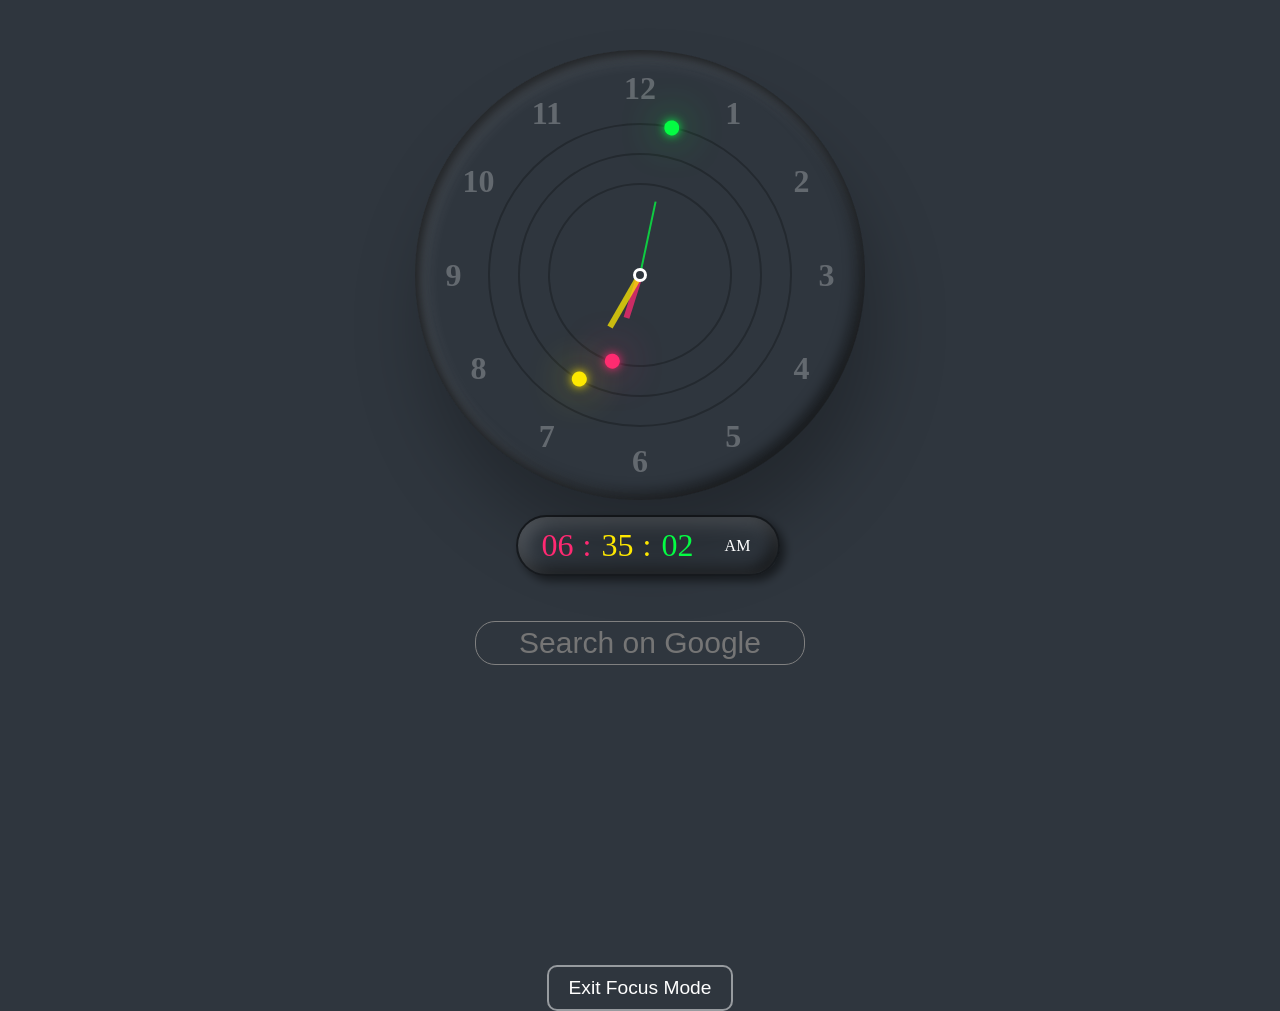
==== focusmode/index.html @ 2de48c38 "Initial commit" ====
<!DOCTYPE html>
<html lang="en">
  <head>
    <meta charset="UTF-8" />
    <meta name="viewport" content="width=device-width, initial-scale=1.0" />
    <title>Focus mode</title>
    <link rel="stylesheet" href="assets/css/styles.css" />
  </head>
  <body>
    <div class="container">
      <div class="clock-container">
        <div class="clock">
          <div class="circle" id="sc" style="--clr: #04fc43"><i></i></div>
          <div class="circle circle2" id="mn" style="--clr: #fee800">
            <i></i>
          </div>
          <div class="circle circle3" id="hr" style="--clr: #ff2972">
            <i></i>
          </div>

          <span style="--i: 1"><b>1</b></span>
          <span style="--i: 2"><b>2</b></span>
          <span style="--i: 3"><b>3</b></span>
          <span style="--i: 4"><b>4</b></span>
          <span style="--i: 5"><b>5</b></span>
          <span style="--i: 6"><b>6</b></span>
          <span style="--i: 7"><b>7</b></span>
          <span style="--i: 8"><b>8</b></span>
          <span style="--i: 9"><b>9</b></span>
          <span style="--i: 10"><b>10</b></span>
          <span style="--i: 11"><b>11</b></span>
          <span style="--i: 12"><b>12</b></span>
        </div>
        <div id="time">
          <div id="hours" style="--clr: #ff2972">00</div>
          <div id="minutes" style="--clr: #fee800">00</div>
          <div id="seconds" style="--clr: #04fc43">00</div>
          <div id="ampm">AM</div>
        </div>
      </div>
      <div id="searchdiv">
        <form id="searchform">
          <input
            type="text"
            id="searchinput"
            placeholder="Search on Google"
            autocomplete="off"
          />
        </form>
      </div>
      <button id="exitFocusModeBtn">Exit Focus Mode</button>
    </div>

    <script src="/script/focus/off.js"></script>
    <script src="/script/focus/focus.js"></script>
    <script src="assets/js/main.js"></script>
  </body>
</html>
---- focusmode/assets/css/styles.css ----
body {
  width: 100%;
  height: 100%;
  margin: 0;
  padding: 0;
  position: relative;
  background: #2f363e;
  display: flex;
  justify-content: center;
  align-items: center;
  flex-direction: column;
  gap: 20px;
}

.container {
  display: flex;
  flex-direction: column;
  align-items: center;
  gap: 100px;
}

.clock-container {
  display: flex;
  flex-direction: column;
  align-items: center;
  margin-bottom: 20px;
}

.clock {
  margin-top: 50px;
  position: relative;
  width: 450px;
  height: 450px;
  background: #2f363e;
  border-radius: 50%;
  box-shadow: 10px 50px 70px rgba(0, 0, 0, 0.25),
    inset 5px 5px 10px rgba(0, 0, 0, 0.5),
    inset 5px 5px 20px rgba(255, 255, 255, 0.2),
    inset -5px -5px 15px rgba(0, 0, 0, 0.75);
  display: flex;
  justify-content: center;
  align-items: center;
}

.clock::before {
  content: "";
  position: absolute;
  width: 8px;
  height: 8px;
  background: #2f363e;
  border: 3px solid #fff;
  border-radius: 50%;
  z-index: 100000;
}

.clock span {
  position: absolute;
  inset: 20px;
  color: #fff;
  text-align: center;
  transform: rotate(calc(30deg * var(--i)));
}

.clock span b {
  font-size: 2em;
  opacity: 0.25;
  font-weight: 600;
  display: inline-block;
  transform: rotate(calc(-30deg * var(--i)));
}

.circle {
  position: absolute;
  width: 300px;
  height: 300px;
  border: 2px solid rgba(0, 0, 0, 0.25);
  border-radius: 50%;
  display: flex;
  justify-content: center;
  align-items: flex-start;
  z-index: 10;
}

.circle i {
  position: absolute;
  width: 6px;
  height: 50%;
  background: var(--clr);
  opacity: 0.75;
  transform-origin: bottom;
  transform: scaleY(0.5);
}

.circle:nth-child(1) i {
  width: 2px;
}

.circle:nth-child(2) i {
  width: 6px;
}

.circle2 {
  width: 240px;
  height: 240px;
  z-index: 9;
}

.circle3 {
  width: 180px;
  height: 180px;
  z-index: 8;
}

.circle::before {
  content: "";
  position: absolute;
  top: -8.5px;
  width: 15px;
  height: 15px;
  border-radius: 50%;
  background: var(--clr);
  box-shadow: 0 0 10px var(--clr), 0 0 40px var(--clr);
}

#time {
  margin-bottom: -80px;
  display: flex;
  transform: translateY(15px);
  padding: 10px 10px;
  font-size: 2em;
  font-weight: 600;
  border: 2px solid rgba(0, 0, 0, 0.5);
  border-radius: 40px;
  box-shadow: 5px 5px 10px rgba(0, 0, 0, 0.5),
    inset 5px 5px 20px rgba(255, 255, 255, 0.2),
    inset -5px -5px 15px rgba(0, 0, 0, 0.75);
  margin-left: 15px;
}

#time div {
  position: relative;
  width: 60px;
  text-align: center;
  font-weight: 500;
  color: var(--clr);
}

#time div:nth-child(1)::after,
#time div:nth-child(2)::after {
  content: ":";
  position: absolute;
  right: -4px;
}

#time div:last-child {
  font-size: 0.5em;
  display: flex;
  justify-content: center;
  align-items: center;
  color: #fff;
}

#time div:nth-child(2)::after {
  animation: animate 1s steps(1) infinite;
}

@keyframes animate {
  0% {
    opacity: 1;
  }

  50% {
    opacity: 0;
  }
}

#searchdiv {
  margin-top: 100px;
  display: flex;
  justify-content: center;
  align-items: center;
  margin-top: 20px;
  width: 80%;
}

#searchform {
  display: flex;
  justify-content: center;
  align-items: center;
  width: 100%;
  height: 100%;
}

#searchinput {
  border: 1px solid gray;
  border-radius: 20px;
  width: 90%;
  max-width: 1000px;
  height: 5vh;
  max-height: 40px;
  text-align: center;
  font-size: 30px;
  color: gray;
  background-color: #2f363e;
}
#searchinput:focus {
  outline: none;
}

#exitFocusModeBtn {
  margin-top: 200px;
  padding: 10px 20px;
  font-size: 1.2em;
  background-color: #2f363e;
  color: #fff;
  border: 2px solid rgba(255, 255, 255, 0.5);
  border-radius: 10px;
  cursor: pointer;
  transition: background-color 0.3s, color 0.3s;
}

#exitFocusModeBtn:hover {
  background-color: #fff;
  color: #2f363e;
}

@media screen and (max-width: 768px) {
  .container {
    border-radius: 10px;
  }

  .clock {
    width: 300px;
    height: 300px;
  }

  .clock span {
    inset: 15px;
  }

  .clock span b {
    font-size: 1.5em;
  }

  .circle {
    width: 200px;
    height: 200px;
  }

  .circle i {
    height: 40%;
  }

  .circle:nth-child(1) i {
    width: 1px;
  }

  .circle:nth-child(2) i {
    width: 3px;
  }

  .circle2 {
    width: 150px;
    height: 150px;
  }

  .circle3 {
    width: 100px;
    height: 100px;
  }

  .circle::before {
    top: -6.5px;
    width: 10px;
    height: 10px;
  }
}

@media screen and (max-width: 480px) {
  .container {
    border-radius: 0;
  }

  .clock {
    width: 200px;
    height: 200px;
  }

  .clock span {
    inset: 10px;
  }

  .clock span b {
    font-size: 1em;
  }

  .circle {
    width: 120px;
    height: 120px;
  }

  .circle i {
    height: 30%;
  }

  .circle:nth-child(1) i {
    width: 1px;
  }

  .circle:nth-child(2) i {
    width: 2px;
  }

  .circle2 {
    width: 80px;
    height: 80px;
  }

  .circle3 {
    width: 60px;
    height: 60px;
  }

  .circle::before {
    top: -4.5px;
    width: 8px;
    height: 8px;
  }
}

@media screen and (max-width: 768px) {
  #time {
    font-size: 1.5em;
    padding: 5px 5px;
    margin-left: 10px;
  }

  #time div {
    width: 50px;
  }

  #time div:last-child {
    font-size: 0.4em;
  }
}

@media screen and (max-width: 480px) {
  #time {
    font-size: 1em;
    padding: 2px 2px;
    margin-left: 5px;
  }

  #time div {
    width: 40px;
  }

  #time div:last-child {
    font-size: 0.3em;
  }
}
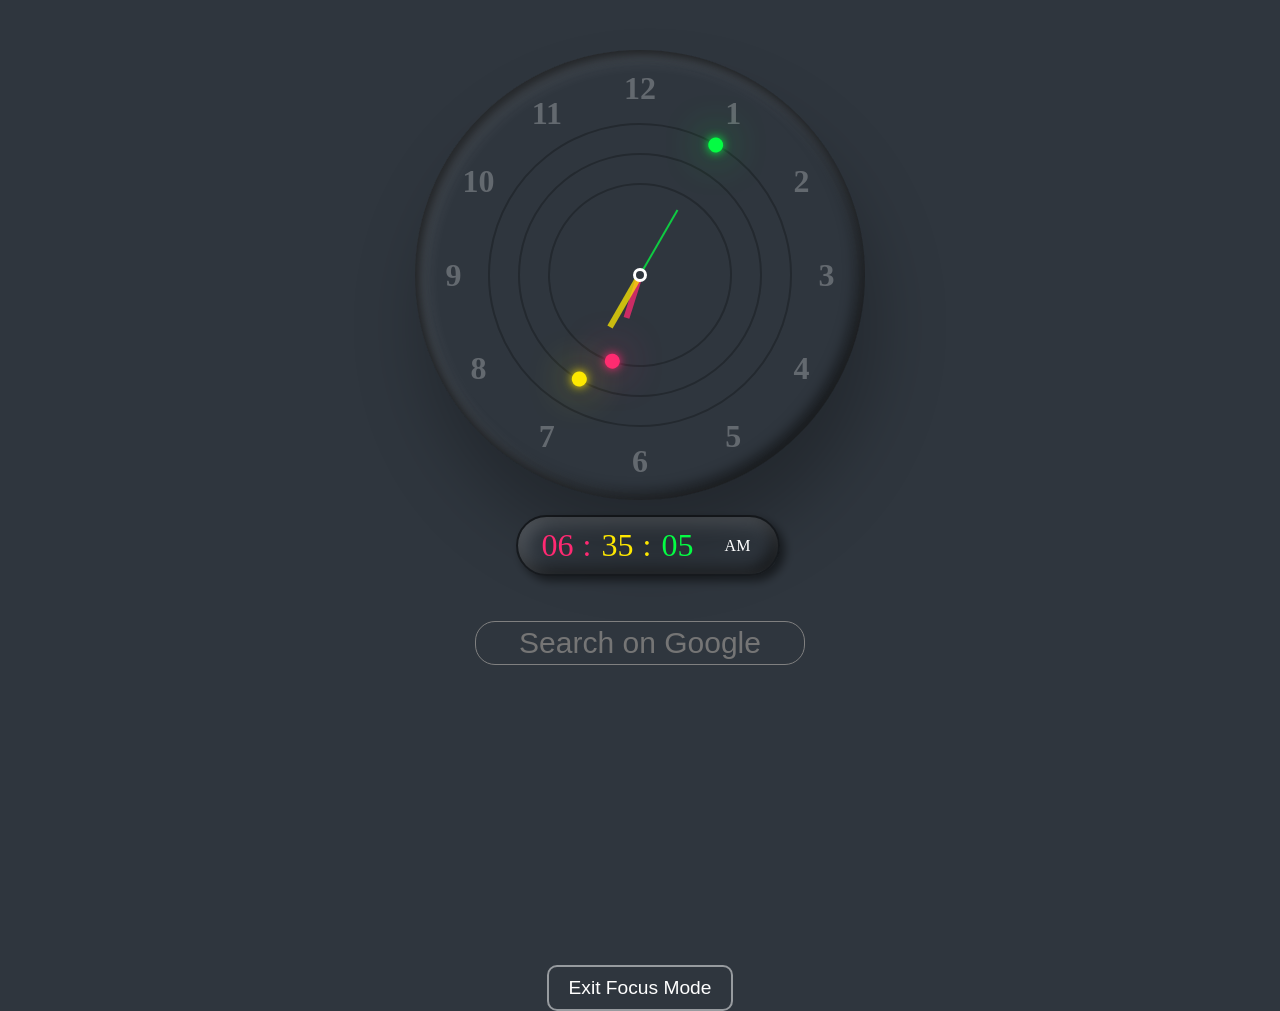
==== commit 3253a3b2: "Started working on themes and custom backgrounds" ====
--- a/focusmode/index.html
+++ b/focusmode/index.html
@@ -52,7 +52,6 @@
     </div>
 
     <script src="/script/focus/off.js"></script>
-    <script src="/script/focus/focus.js"></script>
     <script src="assets/js/main.js"></script>
   </body>
 </html>
--- a/focusmode/assets/css/styles.css
+++ b/focusmode/assets/css/styles.css
@@ -1,4 +1,5 @@
 body {
+  opacity: 0;
   width: 100%;
   height: 100%;
   margin: 0;
@@ -10,6 +11,11 @@
   align-items: center;
   flex-direction: column;
   gap: 20px;
+  transition: opacity 0.5s ease-in-out;
+}
+
+body.visible {
+  opacity: 1;
 }
 
 .container {
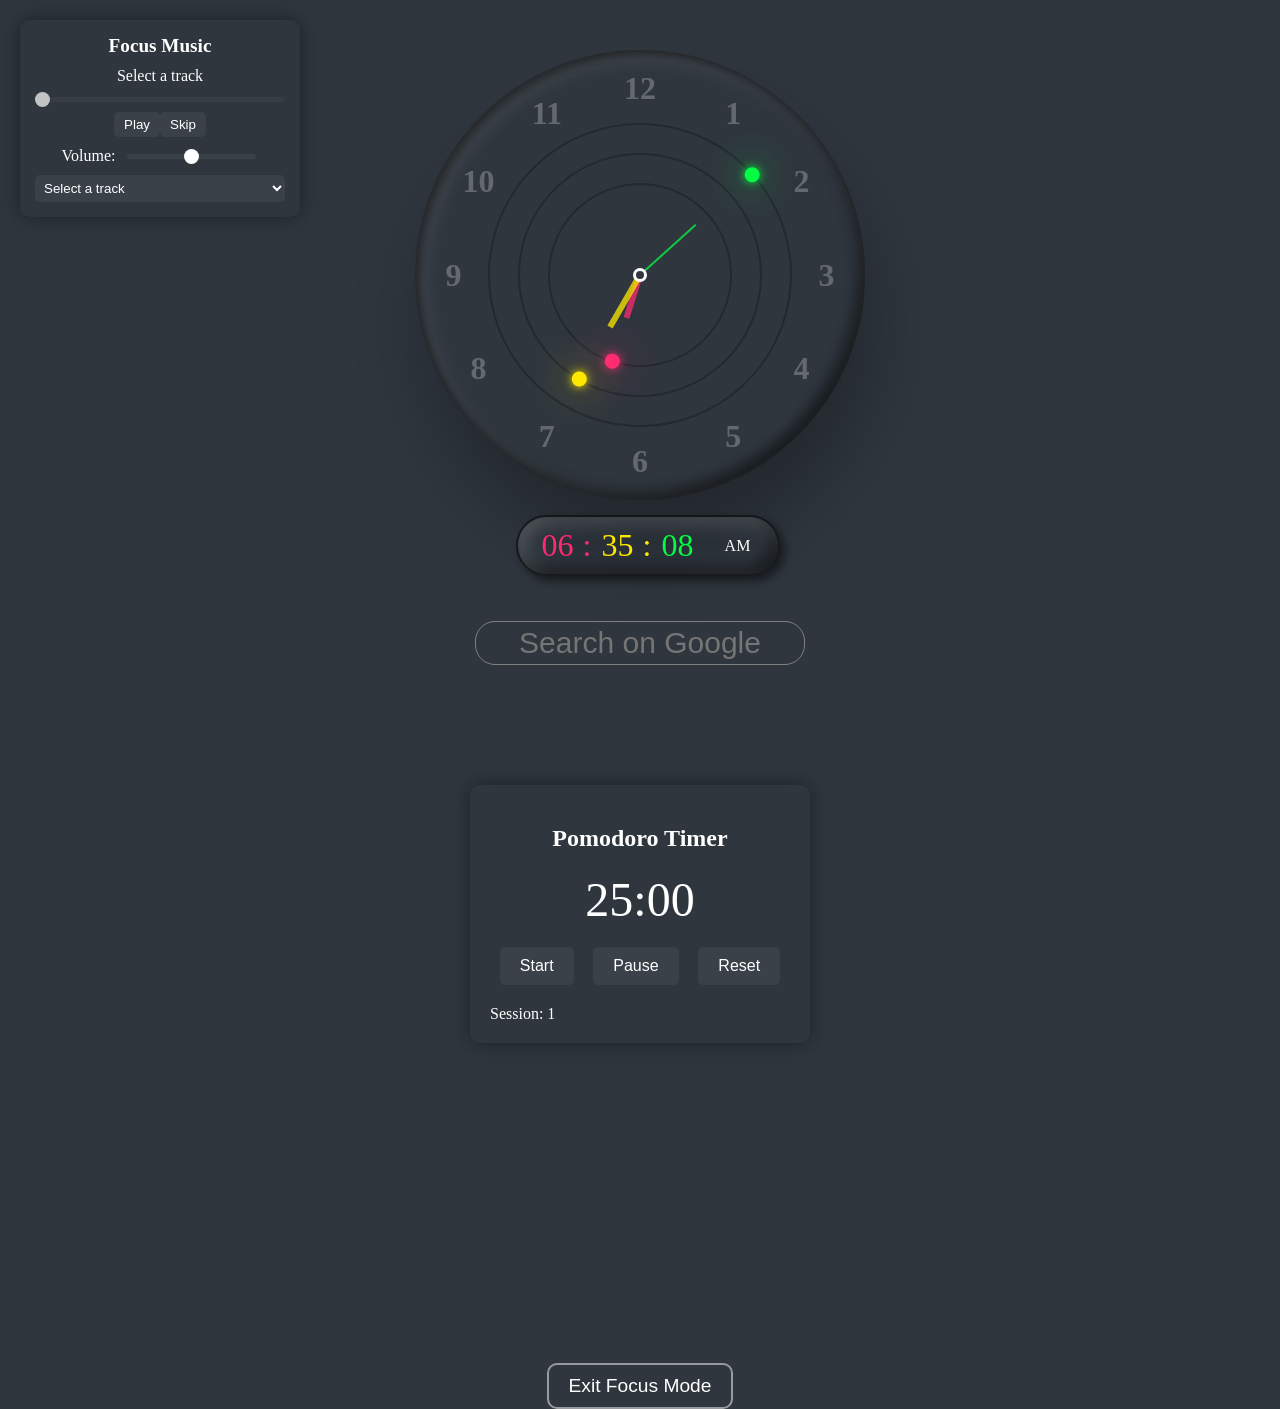
==== commit 5a546d75: "Added pomodoro timer and songs to focus mode" ====
--- a/focusmode/index.html
+++ b/focusmode/index.html
@@ -8,6 +8,32 @@
   </head>
   <body>
     <div class="container">
+      <div id="audio-player" class="audio-player">
+  <h3>Focus Music</h3>
+  <audio id="audio" src=""></audio>
+  <div id="current-song-title"></div>
+<input type="range" id="playback-slider" min="0" max="100" value="0">
+
+  <div class="controls">
+    <button id="playPauseBtn">Play</button>
+    <button id="skipBtn">Skip</button>
+  </div>
+  <div class="volume-control">
+    <label for="volume">Volume:</label>
+    <input type="range" id="volume" min="0" max="1" step="0.1" value="0.5">
+  </div>
+  <select id="track-select">
+    <option value="">Select a track</option>
+    <option value="/focusmode/assets/music/Alone-Two-Days-Ago.mp3">Alone Two Days Ago</option>
+    <option value="/focusmode/assets/music/Arnor.mp3">Arnor</option>
+    <option value="/focusmode/assets/music/Evening-Improvisation-with-Ethera.mp3">Evening Improvisation with Ethera</option>
+    <option value="/focusmode/assets/music/Moon-Dock.mp3">Moon Dock</option>
+    <option value="/focusmode/assets/music/Study-and-Relax.mp3">Study and Relax</option>
+    <option value="/focusmode/assets/music/Sunset-Landscape.mp3">Sunset Landscape</option>
+    <option value="/focusmode/assets/music/Vibin.mp3">Vibin</option>
+  </select>
+</div>
+
       <div class="clock-container">
         <div class="clock">
           <div class="circle" id="sc" style="--clr: #04fc43"><i></i></div>
@@ -48,10 +74,25 @@
           />
         </form>
       </div>
+      <div id="pomodoro-container">
+        <h2>Pomodoro Timer</h2>
+        <div id="timer">25:00</div>
+        <div id="controls">
+          <button id="start">Start</button>
+          <button id="pause">Pause</button>
+          <button id="reset">Reset</button>
+        </div>
+        <div id="session-info">
+          <span id="session-count">Session: 1
+          <span id="session-type">Work
+        </div>
+      </div>
       <button id="exitFocusModeBtn">Exit Focus Mode</button>
     </div>
 
     <script src="/script/focus/off.js"></script>
     <script src="assets/js/main.js"></script>
+    <script src="/focusmode/assets/js/pomodoro.js"></script>
+    <script src="/focusmode/assets/js/audio.js"></script>
   </body>
 </html>
--- a/focusmode/assets/css/styles.css
+++ b/focusmode/assets/css/styles.css
@@ -23,6 +23,146 @@
   flex-direction: column;
   align-items: center;
   gap: 100px;
+}
+
+/* Current song title styling */
+#current-song-title {
+  color: #fff;
+  font-size: 1em;
+  margin-bottom: 10px;
+  text-align: center;
+  white-space: nowrap;
+  overflow: hidden;
+  text-overflow: ellipsis;
+  width: 100%;
+}
+
+/* Playback slider styling */
+#playback-slider {
+  -webkit-appearance: none;
+  width: 100%;
+  height: 5px;
+  border-radius: 5px;
+  background: #3a4149;
+  outline: none;
+  opacity: 0.7;
+  transition: opacity 0.2s;
+  margin-bottom: 10px;
+}
+
+#playback-slider:hover {
+  opacity: 1;
+}
+
+#playback-slider::-webkit-slider-thumb {
+  -webkit-appearance: none;
+  appearance: none;
+  width: 15px;
+  height: 15px;
+  border-radius: 50%;
+  background: #fff;
+  cursor: pointer;
+}
+
+#playback-slider::-moz-range-thumb {
+  width: 15px;
+  height: 15px;
+  border-radius: 50%;
+  background: #fff;
+  cursor: pointer;
+}
+
+.audio-player {
+  position: absolute;
+  top: 20px;
+  left: 20px;
+  background-color: #2f363e;
+  padding: 15px;
+  border-radius: 10px;
+  width: 250px;
+  box-shadow: 0 0 20px rgba(0, 0, 0, 0.4);
+  display: flex;
+  flex-direction: column;
+  align-items: center;
+}
+
+.audio-player h3 {
+  margin-top: 0;
+  margin-bottom: 10px;
+  color: #fff;
+  font-size: 1.2em;
+}
+
+.controls {
+  display: flex;
+  justify-content: space-between;
+  margin-bottom: 10px;
+}
+
+.controls button {
+  padding: 5px 10px;
+  cursor: pointer;
+  background-color: #3a4149;
+  color: #fff;
+  border: none;
+  border-radius: 5px;
+  transition: background-color 0.3s;
+}
+
+.controls button:hover {
+  background-color: #4a5159;
+}
+
+.volume-control {
+  display: flex;
+  align-items: center;
+  margin-bottom: 10px;
+  color: #fff;
+}
+
+.volume-control label {
+  margin-right: 10px;
+}
+
+.volume-control input[type="range"] {
+  -webkit-appearance: none;
+  width: 100%;
+  height: 5px;
+  border-radius: 5px;
+  background: #3a4149;
+  outline: none;
+}
+
+.volume-control input[type="range"]::-webkit-slider-thumb {
+  -webkit-appearance: none;
+  appearance: none;
+  width: 15px;
+  height: 15px;
+  border-radius: 50%;
+  background: #fff;
+  cursor: pointer;
+}
+
+.volume-control input[type="range"]::-moz-range-thumb {
+  width: 15px;
+  height: 15px;
+  border-radius: 50%;
+  background: #fff;
+  cursor: pointer;
+}
+
+#track-select {
+  width: 100%;
+  padding: 5px;
+  background-color: #3a4149;
+  color: #fff;
+  border: none;
+  border-radius: 5px;
+  outline: none;
+}
+
+#track-select option {
+  background-color: #2f363e;
 }
 
 .clock-container {
@@ -365,3 +505,47 @@
     font-size: 0.3em;
   }
 }
+
+#pomodoro-container {
+  width: 300px;
+  margin: 20px auto;
+  text-align: center;
+  background-color: #2f363e;
+  color: #ffffff;
+  padding: 20px;
+  border-radius: 10px;
+  box-shadow: 0 0 20px rgba(0, 0, 0, 0.4);
+}
+
+#timer {
+  font-size: 48px;
+  margin: 20px 0;
+  color: #ffffff;
+}
+
+#controls {
+  display: flex;
+  justify-content: space-around;
+  margin-bottom: 20px;
+}
+
+#controls button {
+  padding: 10px 20px;
+  font-size: 16px;
+  cursor: pointer;
+  background-color: #3a4149;
+  color: #ffffff;
+  border: none;
+  border-radius: 5px;
+  transition: background-color 0.3s;
+}
+
+#controls button:hover {
+  background-color: #4a5159;
+}
+
+#session-info {
+  display: flex;
+  justify-content: space-between;
+  color: #ffffff;
+}
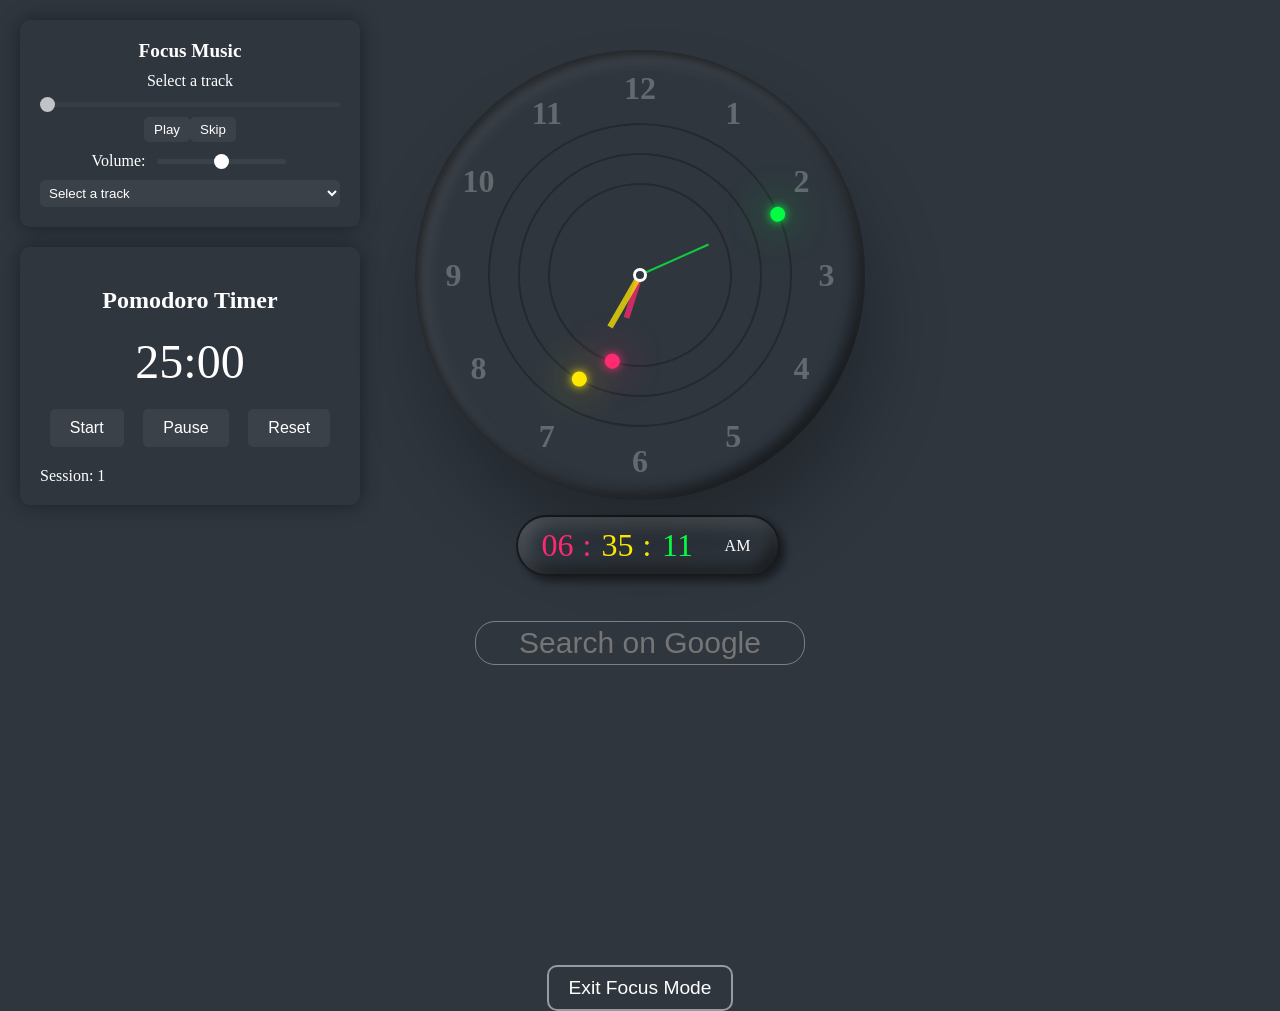
==== commit ea179654: "Improved some styling" ====
--- a/focusmode/index.html
+++ b/focusmode/index.html
@@ -7,33 +7,64 @@
     <link rel="stylesheet" href="assets/css/styles.css" />
   </head>
   <body>
+    <div class="focusmode-widgets">
+      <div id="audio-player" class="audio-player">
+        <h3>Focus Music</h3>
+        <audio id="audio" src=""></audio>
+        <div id="current-song-title"></div>
+        <input type="range" id="playback-slider" min="0" max="100" value="0" />
+
+        <div class="controls">
+          <button id="playPauseBtn">Play</button>
+          <button id="skipBtn">Skip</button>
+        </div>
+        <div class="volume-control">
+          <label for="volume">Volume:</label>
+          <input
+            type="range"
+            id="volume"
+            min="0"
+            max="1"
+            step="0.1"
+            value="0.5" />
+        </div>
+        <select id="track-select">
+          <option value="">Select a track</option>
+          <option value="/focusmode/assets/music/Alone-Two-Days-Ago.mp3">
+            Alone Two Days Ago
+          </option>
+          <option value="/focusmode/assets/music/Arnor.mp3">Arnor</option>
+          <option
+            value="/focusmode/assets/music/Evening-Improvisation-with-Ethera.mp3">
+            Evening Improvisation with Ethera
+          </option>
+          <option value="/focusmode/assets/music/Moon-Dock.mp3">
+            Moon Dock
+          </option>
+          <option value="/focusmode/assets/music/Study-and-Relax.mp3">
+            Study and Relax
+          </option>
+          <option value="/focusmode/assets/music/Sunset-Landscape.mp3">
+            Sunset Landscape
+          </option>
+          <option value="/focusmode/assets/music/Vibin.mp3">Vibin</option>
+        </select>
+      </div>
+      <div id="pomodoro-container">
+        <h2>Pomodoro Timer</h2>
+        <div id="timer">25:00</div>
+        <div id="controls">
+          <button id="start">Start</button>
+          <button id="pause">Pause</button>
+          <button id="reset">Reset</button>
+        </div>
+        <div id="session-info">
+          <span id="session-count">Session: 1
+          <span id="session-type">Work
+        </div>
+      </div>
+    </div>
     <div class="container">
-      <div id="audio-player" class="audio-player">
-  <h3>Focus Music</h3>
-  <audio id="audio" src=""></audio>
-  <div id="current-song-title"></div>
-<input type="range" id="playback-slider" min="0" max="100" value="0">
-
-  <div class="controls">
-    <button id="playPauseBtn">Play</button>
-    <button id="skipBtn">Skip</button>
-  </div>
-  <div class="volume-control">
-    <label for="volume">Volume:</label>
-    <input type="range" id="volume" min="0" max="1" step="0.1" value="0.5">
-  </div>
-  <select id="track-select">
-    <option value="">Select a track</option>
-    <option value="/focusmode/assets/music/Alone-Two-Days-Ago.mp3">Alone Two Days Ago</option>
-    <option value="/focusmode/assets/music/Arnor.mp3">Arnor</option>
-    <option value="/focusmode/assets/music/Evening-Improvisation-with-Ethera.mp3">Evening Improvisation with Ethera</option>
-    <option value="/focusmode/assets/music/Moon-Dock.mp3">Moon Dock</option>
-    <option value="/focusmode/assets/music/Study-and-Relax.mp3">Study and Relax</option>
-    <option value="/focusmode/assets/music/Sunset-Landscape.mp3">Sunset Landscape</option>
-    <option value="/focusmode/assets/music/Vibin.mp3">Vibin</option>
-  </select>
-</div>
-
       <div class="clock-container">
         <div class="clock">
           <div class="circle" id="sc" style="--clr: #04fc43"><i></i></div>
@@ -70,22 +101,8 @@
             type="text"
             id="searchinput"
             placeholder="Search on Google"
-            autocomplete="off"
-          />
+            autocomplete="off" />
         </form>
-      </div>
-      <div id="pomodoro-container">
-        <h2>Pomodoro Timer</h2>
-        <div id="timer">25:00</div>
-        <div id="controls">
-          <button id="start">Start</button>
-          <button id="pause">Pause</button>
-          <button id="reset">Reset</button>
-        </div>
-        <div id="session-info">
-          <span id="session-count">Session: 1
-          <span id="session-type">Work
-        </div>
       </div>
       <button id="exitFocusModeBtn">Exit Focus Mode</button>
     </div>
--- a/focusmode/assets/css/styles.css
+++ b/focusmode/assets/css/styles.css
@@ -23,6 +23,12 @@
   flex-direction: column;
   align-items: center;
   gap: 100px;
+}
+
+.focusmode-widgets {
+  position: absolute;
+  top: 20px;
+  left: 20px;
 }
 
 /* Current song title styling */
@@ -73,13 +79,10 @@
 }
 
 .audio-player {
-  position: absolute;
-  top: 20px;
-  left: 20px;
   background-color: #2f363e;
-  padding: 15px;
+  padding: 20px;
   border-radius: 10px;
-  width: 250px;
+  width: 300px;
   box-shadow: 0 0 20px rgba(0, 0, 0, 0.4);
   display: flex;
   flex-direction: column;
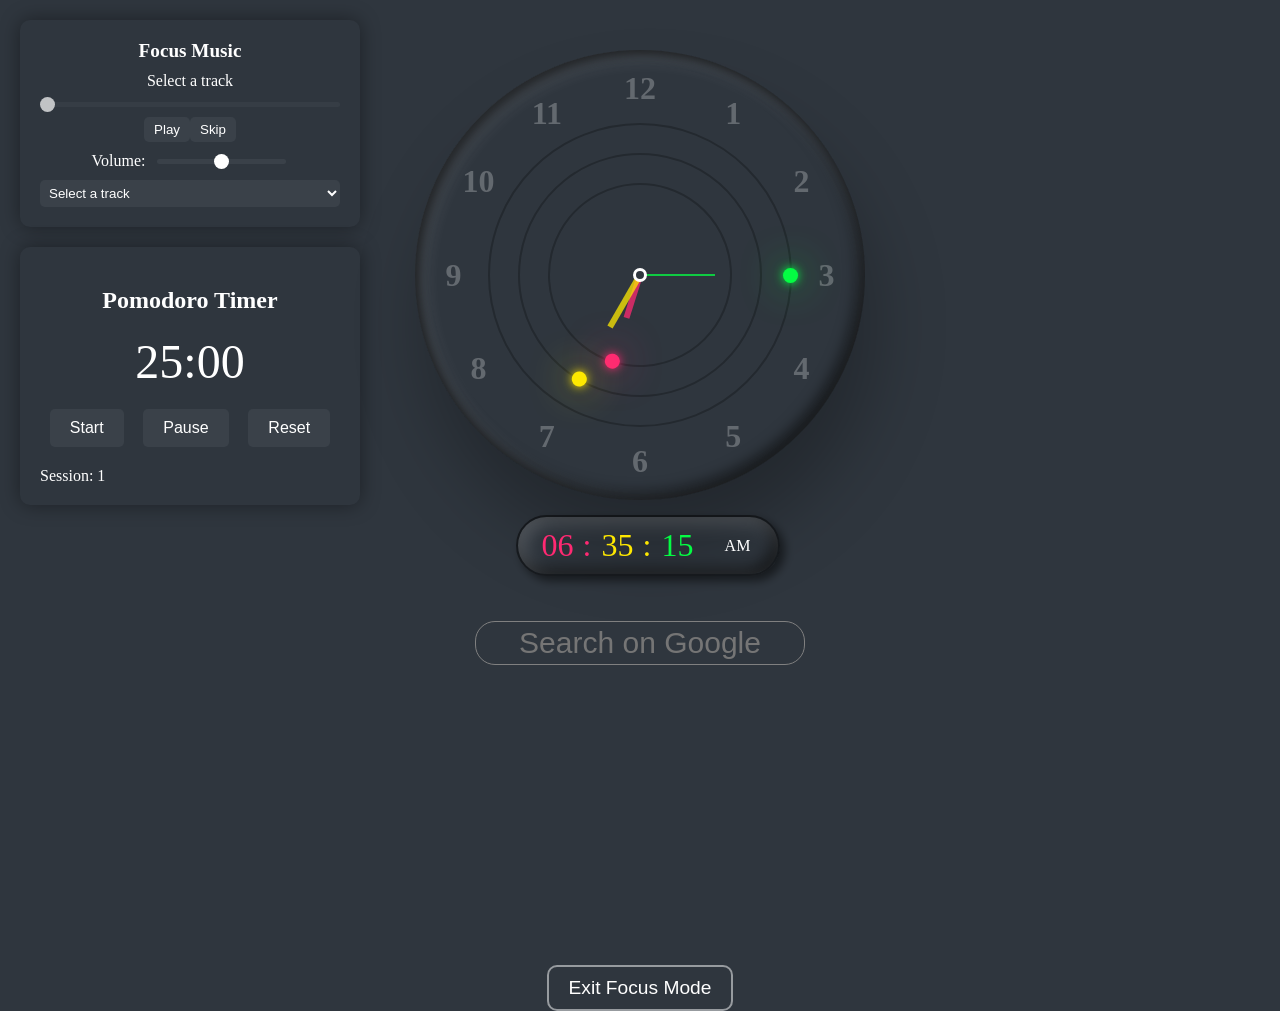
==== commit 423deaee: "chore: Fixed volume adjusting in focus mode songs player" ====
--- a/focusmode/index.html
+++ b/focusmode/index.html
@@ -25,7 +25,7 @@
             id="volume"
             min="0"
             max="1"
-            step="0.1"
+            step="0.01"
             value="0.5" />
         </div>
         <select id="track-select">
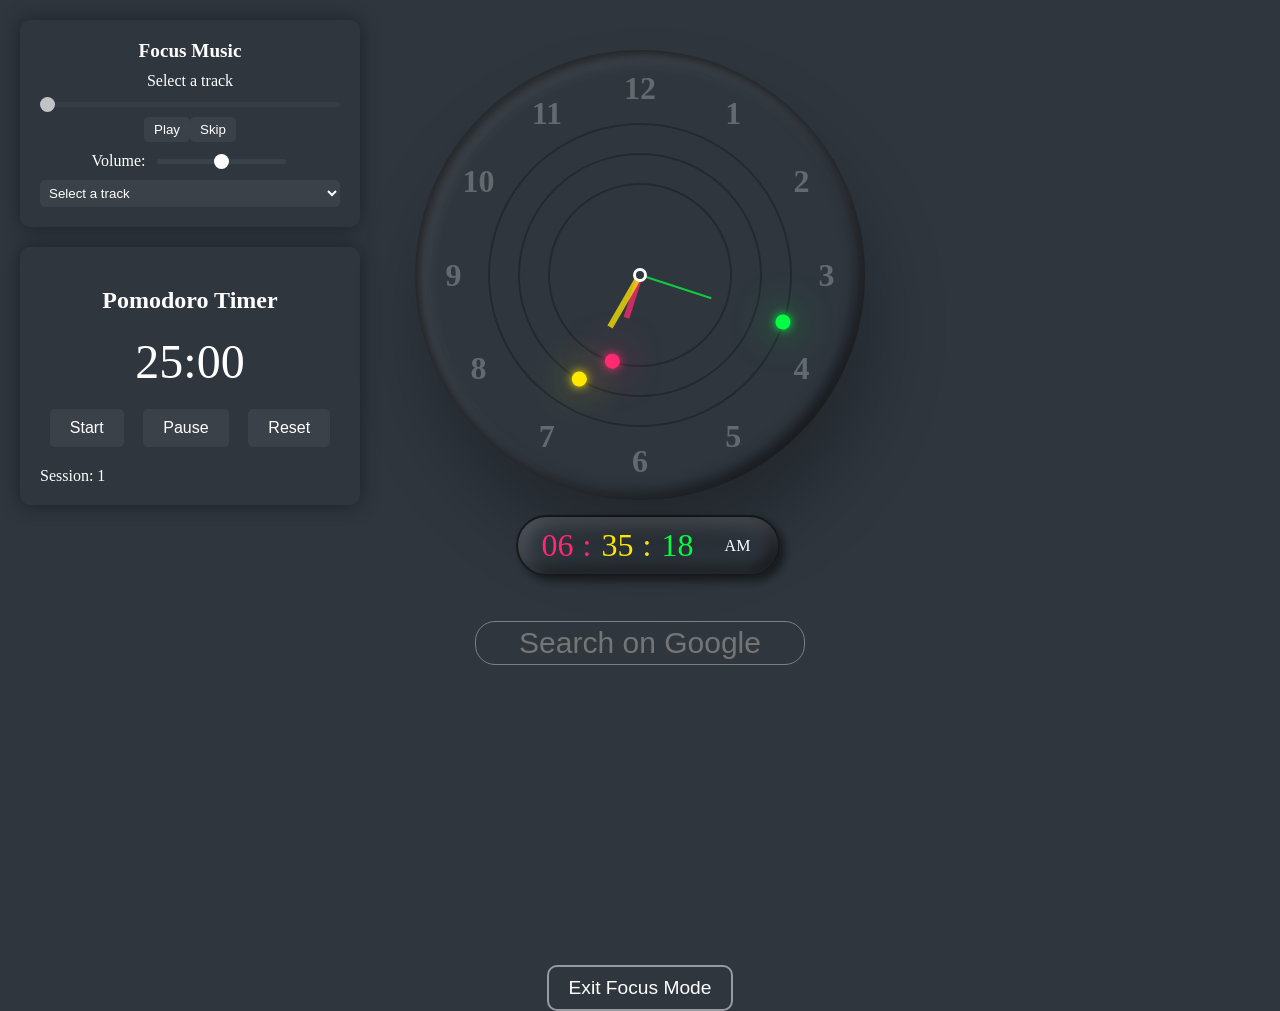
==== commit ee1a91f4: "feat: Added more songs to focus mode songs player" ====
--- a/focusmode/index.html
+++ b/focusmode/index.html
@@ -48,6 +48,16 @@
             Sunset Landscape
           </option>
           <option value="/focusmode/assets/music/Vibin.mp3">Vibin</option>
+          <option value="/focusmode/assets/music/Bagatelle à Jacques.mp3">Bagatelle à Jacques</option>
+          <option value="/focusmode/assets/music/Berceuse No. 01.mp3">Berceuse No. 01</option>
+          <option value="/focusmode/assets/music/La premie.mp3">La premie</option>
+          <option value="/focusmode/assets/music/Le sixičme péché.mp3">Le sixičme péché</option>
+          <option value="/focusmode/assets/music/Minimal Piano No. 9.mp3">Minimal Piano No. 9</option>
+          <option value="/focusmode/assets/music/Notre envol II.mp3">Notre envol II</option>
+          <option value="/focusmode/assets/music/Pensées Nocturnes No. 03.mp3">Pensées Nocturnes No. 03</option>
+          <option value="/focusmode/assets/music/Valse contre la mort.mp3">Valse contre la mort</option>
+          <option value="/focusmode/assets/music/Water Drop.mp3">Water Drop</option>
+          <option value="/focusmode/assets/music/Worries.mp3">Worries</option>
         </select>
       </div>
       <div id="pomodoro-container">
